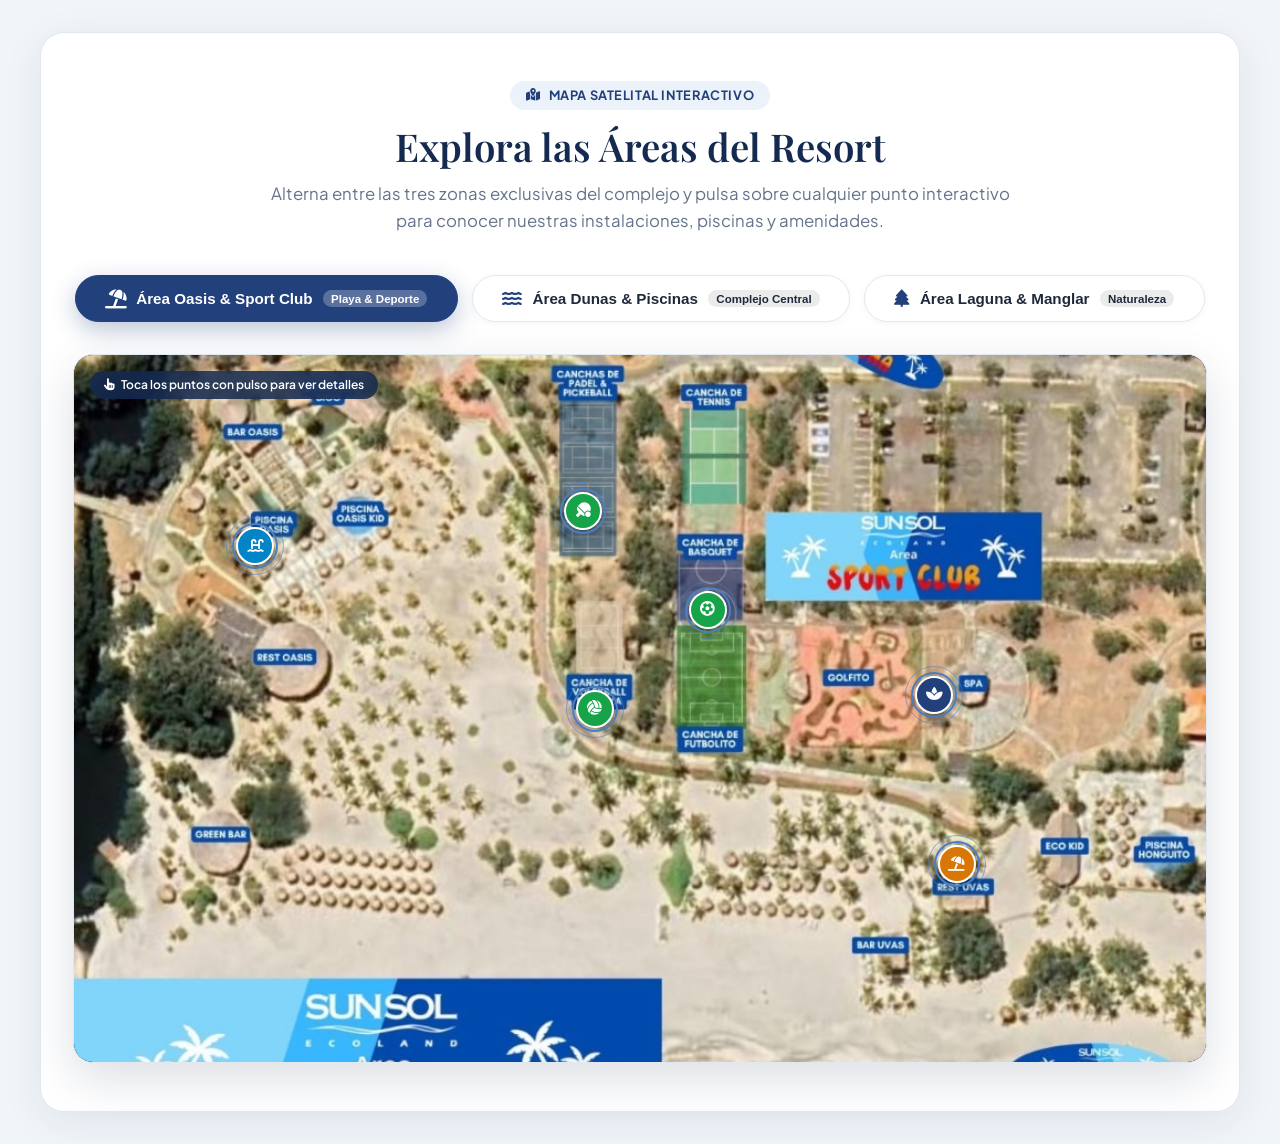
==== componente-mapa-interactivo.html @ dc690e7e "feat(mapa): componente interactivo de mapas por zonas para Sunsol Ecoland con marcadores de pulso y " ====
<!DOCTYPE html>
<html lang="es">
<head>
  <meta charset="UTF-8">
  <meta name="viewport" content="width=device-width, initial-scale=1.0">
  <title>Componente Modular - Mapa Interactivo de Resort por Zonas</title>
  
  <!-- FontAwesome Icons & Google Fonts -->
  <link rel="stylesheet" href="https://cdnjs.cloudflare.com/ajax/libs/font-awesome/6.4.0/css/all.min.css">
  <link href="https://fonts.googleapis.com/css2?family=Plus+Jakarta+Sans:wght@400;500;600;700;800&family=Playfair+Display:wght@500;600;700&display=swap" rel="stylesheet">

  <style>
    /* ==========================================================
       VARIABLES Y ESTILOS BASE DEL COMPONENTE
       ========================================================== */
    :root {
      --color-primary: #22417C;       /* Azul Royal Sunsol */
      --color-primary-dark: #152A50;  /* Azul Marino Profundo */
      --color-wave: #4A7EC2;          /* Cyan Wave */
      --color-wave-light: #EBF2FA;    /* Fondo suave */
      --color-accent-gold: #D4AF37;   /* Dorado lujo */
      --color-text-main: #1E293B;
      --color-text-muted: #64748B;
      --color-border: #E2E8F0;
      --font-sans: 'Plus Jakarta Sans', system-ui, -apple-system, sans-serif;
      --font-serif: 'Playfair Display', Georgia, serif;
      --radius-sm: 8px;
      --radius-full: 9999px;
      --transition-smooth: all 0.28s cubic-bezier(0.16, 1, 0.3, 1);
    }

    * {
      box-sizing: border-box;
      margin: 0;
      padding: 0;
    }

    body {
      font-family: var(--font-sans);
      background-color: #F1F5F9;
      color: var(--color-text-main);
      padding: 2rem 1rem;
    }

    /* Contenedor Principal */
    .resort-map-component {
      max-width: 1200px;
      margin: 0 auto;
      background: #FFFFFF;
      border-radius: 24px;
      padding: 3rem 2rem;
      box-shadow: 0 10px 40px rgba(21, 42, 80, 0.08);
      border: 1px solid var(--color-border);
    }

    .map-header {
      text-align: center;
      max-width: 760px;
      margin: 0 auto 2.5rem;
    }

    .map-badge-pill {
      display: inline-flex;
      align-items: center;
      gap: 0.5rem;
      background: var(--color-wave-light);
      color: var(--color-primary);
      padding: 0.4rem 1rem;
      border-radius: var(--radius-full);
      font-size: 0.8rem;
      font-weight: 700;
      text-transform: uppercase;
      letter-spacing: 0.6px;
      margin-bottom: 0.85rem;
    }

    .map-title {
      font-family: var(--font-serif);
      font-size: 2.4rem;
      color: var(--color-primary-dark);
      font-weight: 600;
      line-height: 1.2;
      margin-bottom: 0.75rem;
    }

    .map-desc {
      color: var(--color-text-muted);
      font-size: 1.05rem;
      line-height: 1.6;
    }

    /* Pestañas de Navegación de Áreas */
    .map-nav-tabs {
      display: flex;
      justify-content: center;
      align-items: center;
      gap: 0.85rem;
      margin-bottom: 2rem;
      flex-wrap: wrap;
    }

    .map-tab-item {
      display: inline-flex;
      align-items: center;
      gap: 0.65rem;
      padding: 0.85rem 1.85rem;
      border-radius: var(--radius-full);
      background: #FFFFFF;
      border: 1.5px solid var(--color-border);
      color: var(--color-text-main);
      font-weight: 700;
      font-size: 0.95rem;
      cursor: pointer;
      transition: var(--transition-smooth);
      box-shadow: 0 2px 8px rgba(0,0,0,0.04);
      outline: none;
    }

    .map-tab-item i {
      color: var(--color-primary);
      font-size: 1.1rem;
      transition: transform 0.2s ease;
    }

    .map-tab-item:hover {
      border-color: var(--color-primary);
      color: var(--color-primary);
      transform: translateY(-2px);
      box-shadow: 0 6px 16px rgba(34, 65, 124, 0.12);
    }

    .map-tab-item.active {
      background: var(--color-primary);
      border-color: var(--color-primary);
      color: #FFFFFF;
      box-shadow: 0 8px 24px rgba(34, 65, 124, 0.3);
    }

    .map-tab-item.active i {
      color: #FFFFFF;
      transform: scale(1.1);
    }

    .map-tab-tag {
      font-size: 0.72rem;
      padding: 0.15rem 0.5rem;
      border-radius: var(--radius-full);
      background: rgba(0, 0, 0, 0.08);
      font-weight: 600;
    }

    .map-tab-item.active .map-tab-tag {
      background: rgba(255, 255, 255, 0.25);
      color: #FFFFFF;
    }

    /* Visor / Lienzo del Mapa */
    .map-viewport {
      position: relative;
      width: 100%;
      border-radius: 20px;
      overflow: hidden;
      box-shadow: 0 16px 45px rgba(21, 42, 80, 0.15);
      border: 1px solid var(--color-border);
      background: #0E1A30;
    }

    .map-scene {
      display: none;
      position: relative;
      width: 100%;
      aspect-ratio: 16 / 10;
      overflow: hidden;
      animation: sceneFade 0.4s ease forwards;
    }

    .map-scene.active {
      display: block;
    }

    .map-scene-photo {
      width: 100%;
      height: 100%;
      object-fit: cover;
      display: block;
      user-select: none;
      pointer-events: none;
    }

    /* Puntos Interactivos (Hotspots) */
    .map-hotspot {
      position: absolute;
      transform: translate(-50%, -50%);
      z-index: 20;
      cursor: pointer;
      background: none;
      border: none;
      padding: 0;
      outline: none;
    }

    .hotspot-ring {
      width: 38px;
      height: 38px;
      border-radius: 50%;
      background: var(--color-primary);
      border: 2.5px solid #FFFFFF;
      color: #FFFFFF;
      display: flex;
      align-items: center;
      justify-content: center;
      font-size: 0.92rem;
      box-shadow: 0 4px 14px rgba(0, 0, 0, 0.4);
      position: relative;
      transition: var(--transition-smooth);
    }

    /* Efecto de Pulso Sutil */
    .hotspot-ring::before {
      content: '';
      position: absolute;
      inset: -6px;
      border-radius: 50%;
      border: 2px solid var(--color-wave);
      animation: pulseWave 2.2s infinite ease-out;
      pointer-events: none;
    }

    .hotspot-ring::after {
      content: '';
      position: absolute;
      inset: -12px;
      border-radius: 50%;
      border: 1.5px solid rgba(74, 126, 194, 0.55);
      animation: pulseWave 2.2s infinite ease-out 0.65s;
      pointer-events: none;
    }

    .map-hotspot:hover .hotspot-ring,
    .map-hotspot.active .hotspot-ring {
      transform: scale(1.22);
      background: var(--color-primary-dark);
      box-shadow: 0 6px 20px rgba(34, 65, 124, 0.5);
    }

    /* Variantes de color según categoría */
    .map-hotspot.cat-pool .hotspot-ring { background: #0284C7; }
    .map-hotspot.cat-food .hotspot-ring { background: #D97706; }
    .map-hotspot.cat-sport .hotspot-ring { background: #16A34A; }
    .map-hotspot.cat-room .hotspot-ring { background: var(--color-primary); }

    /* Tarjeta Flotante Informativa (Pop-up) */
    .map-popup-card {
      position: absolute;
      bottom: 2rem;
      left: 2rem;
      width: 360px;
      max-width: calc(100% - 4rem);
      background: rgba(255, 255, 255, 0.98);
      backdrop-filter: blur(14px);
      border-radius: 16px;
      box-shadow: 0 20px 45px rgba(0, 0, 0, 0.3);
      border: 1px solid rgba(255, 255, 255, 0.8);
      padding: 1.5rem;
      z-index: 50;
      display: none;
      animation: cardSlideUp 0.3s cubic-bezier(0.16, 1, 0.3, 1) forwards;
    }

    .map-popup-card.active {
      display: block;
    }

    .popup-top-bar {
      display: flex;
      justify-content: space-between;
      align-items: flex-start;
      margin-bottom: 0.6rem;
    }

    .popup-badge {
      display: inline-flex;
      align-items: center;
      gap: 0.35rem;
      font-size: 0.72rem;
      font-weight: 800;
      text-transform: uppercase;
      color: var(--color-primary);
      background: var(--color-wave-light);
      padding: 0.25rem 0.6rem;
      border-radius: 6px;
    }

    .popup-close {
      background: none;
      border: none;
      color: var(--color-text-muted);
      font-size: 1.35rem;
      cursor: pointer;
      line-height: 1;
      padding: 0.2rem;
      transition: color 0.2s ease;
    }

    .popup-close:hover {
      color: var(--color-primary-dark);
    }

    .popup-heading {
      font-family: var(--font-serif);
      font-size: 1.3rem;
      color: var(--color-primary-dark);
      margin-bottom: 0.5rem;
      line-height: 1.25;
    }

    .popup-text {
      font-size: 0.88rem;
      color: var(--color-text-main);
      line-height: 1.55;
      margin-bottom: 1.2rem;
    }

    .popup-action-btn {
      width: 100%;
      background: var(--color-primary);
      color: #FFFFFF;
      border: none;
      padding: 0.75rem 1rem;
      border-radius: var(--radius-sm);
      font-weight: 700;
      font-size: 0.88rem;
      cursor: pointer;
      display: flex;
      align-items: center;
      justify-content: center;
      gap: 0.5rem;
      transition: var(--transition-smooth);
    }

    .popup-action-btn:hover {
      background: var(--color-primary-dark);
      transform: translateY(-2px);
    }

    /* Pill de ayuda */
    .map-hint {
      position: absolute;
      top: 1rem;
      left: 1rem;
      background: rgba(21, 42, 80, 0.85);
      backdrop-filter: blur(8px);
      color: #FFFFFF;
      padding: 0.4rem 0.85rem;
      border-radius: var(--radius-full);
      font-size: 0.75rem;
      font-weight: 600;
      display: inline-flex;
      align-items: center;
      gap: 0.4rem;
      z-index: 15;
      pointer-events: none;
    }

    /* Animaciones */
    @keyframes sceneFade {
      from { opacity: 0; transform: scale(1.015); }
      to { opacity: 1; transform: scale(1); }
    }

    @keyframes cardSlideUp {
      from { opacity: 0; transform: translateY(16px); }
      to { opacity: 1; transform: translateY(0); }
    }

    @keyframes pulseWave {
      0% { transform: scale(0.9); opacity: 0.95; }
      100% { transform: scale(1.7); opacity: 0; }
    }

    /* Responsive */
    @media (max-width: 768px) {
      .resort-map-component {
        padding: 1.5rem 1rem;
        border-radius: 16px;
      }
      .map-title {
        font-size: 1.85rem;
      }
      .map-desc {
        font-size: 0.92rem;
      }
      .map-scene {
        aspect-ratio: 4 / 3;
      }
      .map-tab-item {
        padding: 0.65rem 1.15rem;
        font-size: 0.82rem;
      }
      .hotspot-ring {
        width: 32px;
        height: 32px;
        font-size: 0.78rem;
      }
      .map-popup-card {
        bottom: 0.75rem;
        left: 0.75rem;
        right: 0.75rem;
        width: auto;
        max-width: none;
        padding: 1.15rem;
      }
    }
  </style>
</head>
<body>

  <!-- =======================================================
       COMPONENTE MODULAR DEL MAPA
       ======================================================= -->
  <section class="resort-map-component" id="resortMapComponent">
    <div class="map-header">
      <div class="map-badge-pill">
        <i class="fas fa-map-marked-alt"></i> Mapa Satelital Interactivo
      </div>
      <h2 class="map-title">Explora las Áreas del Resort</h2>
      <p class="map-desc">
        Alterna entre las tres zonas exclusivas del complejo y pulsa sobre cualquier punto interactivo para conocer nuestras instalaciones, piscinas y amenidades.
      </p>
    </div>

    <!-- Menú Superior de Áreas (Tabs) -->
    <nav class="map-nav-tabs" role="tablist">
      <button class="map-tab-item active" data-target="oasis" role="tab" aria-selected="true">
        <i class="fas fa-umbrella-beach"></i>
        <span>Área Oasis &amp; Sport Club</span>
        <span class="map-tab-tag">Playa &amp; Deporte</span>
      </button>

      <button class="map-tab-item" data-target="dunas" role="tab" aria-selected="false">
        <i class="fas fa-water"></i>
        <span>Área Dunas &amp; Piscinas</span>
        <span class="map-tab-tag">Complejo Central</span>
      </button>

      <button class="map-tab-item" data-target="laguna" role="tab" aria-selected="false">
        <i class="fas fa-tree"></i>
        <span>Área Laguna &amp; Manglar</span>
        <span class="map-tab-tag">Naturaleza</span>
      </button>
    </nav>

    <!-- Visor de Mapas y Puntos Interactivos -->
    <div class="map-viewport">
      <div class="map-hint">
        <i class="fas fa-hand-pointer"></i> Toca los puntos con pulso para ver detalles
      </div>

      <!-- VISTA 1: ÁREA OASIS & SPORT CLUB -->
      <div class="map-scene active" data-area="oasis" id="scene-oasis">
        <img src="assets/images/map-ecoland-oasis.jpg" alt="Mapa Área Oasis" class="map-scene-photo">

        <!-- Hotspot: Pádel Club -->
        <button class="map-hotspot cat-sport" style="top: 22%; left: 45%;" 
                data-title="Sunsol Pádel Club &amp; Pickleball"
                data-category="Deportes de Raqueta"
                data-icon="fa-table-tennis"
                data-desc="Canchas panorámicas de cristal iluminadas para pádel y pickleball con estándar reglamentario e instructores disponibles.">
          <div class="hotspot-ring"><i class="fas fa-table-tennis"></i></div>
        </button>

        <!-- Hotspot: Polideportivo -->
        <button class="map-hotspot cat-sport" style="top: 36%; left: 56%;" 
                data-title="Canchas de Tenis, Básquet &amp; Futbolito"
                data-category="Área Deportiva"
                data-icon="fa-futbol"
                data-desc="Complejo multideportivo completo con cancha de tenis, tableros de básquetbol y fútbol sala con césped sintético.">
          <div class="hotspot-ring"><i class="fas fa-futbol"></i></div>
        </button>

        <!-- Hotspot: Piscina Oasis -->
        <button class="map-hotspot cat-pool" style="top: 27%; left: 16%;" 
                data-title="Piscina Oasis &amp; Bar Oasis"
                data-category="Piscinas &amp; Relax"
                data-icon="fa-swimming-pool"
                data-desc="Oasis tropical rodeado de palmeras, solárium con tumbonas y bar de coctelería caribeña ilimitada Todo Incluido.">
          <div class="hotspot-ring"><i class="fas fa-swimming-pool"></i></div>
        </button>

        <!-- Hotspot: The Essential Spa -->
        <button class="map-hotspot cat-room" style="top: 48%; left: 76%;" 
                data-title="The Essential Spa &amp; Golfito Familiar"
                data-category="Bienestar &amp; Ocio"
                data-icon="fa-spa"
                data-desc="Circuito de minigolf para adultos y niños junto al centro de bienestar y masajes The Essential Spa.">
          <div class="hotspot-ring"><i class="fas fa-spa"></i></div>
        </button>

        <!-- Hotspot: Restaurante Las Uvas -->
        <button class="map-hotspot cat-food" style="top: 72%; left: 78%;" 
                data-title="Restaurante &amp; Bar Las Uvas"
                data-category="Club de Playa"
                data-icon="fa-umbrella-beach"
                data-desc="Ubicado sobre la misma arena de Playa Puerto Cruz. Disfruta de aperitivos, bebidas heladas y la brisa marina.">
          <div class="hotspot-ring"><i class="fas fa-umbrella-beach"></i></div>
        </button>

        <!-- Hotspot: Voleibol de Playa -->
        <button class="map-hotspot cat-sport" style="top: 50%; left: 46%;" 
                data-title="Cancha de Voleibol de Playa"
                data-category="Deportes de Playa"
                data-icon="fa-volleyball-ball"
                data-desc="Cancha sobre arena para partidos amistosos, torneos de animación y diversión bajo el sol de Margarita.">
          <div class="hotspot-ring"><i class="fas fa-volleyball-ball"></i></div>
        </button>
      </div>

      <!-- VISTA 2: ÁREA DUNAS & PISCINAS -->
      <div class="map-scene" data-area="dunas" id="scene-dunas">
        <img src="assets/images/map-ecoland-dunas.jpg" alt="Mapa Área Dunas" class="map-scene-photo">

        <!-- Hotspot: Lobby Dunas -->
        <button class="map-hotspot cat-room" style="top: 58%; left: 42%;" 
                data-title="Lobby Dunas &amp; Sport Bar"
                data-category="Recepción &amp; Bar"
                data-icon="fa-cocktail"
                data-desc="Lobby central del resort con recepción 24 horas, Sport Bar con pantallas gigantes y zona de juegos interactivos.">
          <div class="hotspot-ring"><i class="fas fa-cocktail"></i></div>
        </button>

        <!-- Hotspot: Piscina Eco Espejo -->
        <button class="map-hotspot cat-pool" style="top: 76%; left: 22%;" 
                data-title="Piscina Eco Espejo &amp; Bar Olímpica"
                data-category="Piscinas &amp; Bares"
                data-icon="fa-swimming-pool"
                data-desc="La piscina más animada del complejo con música en vivo, hidromasaje, bar acuático y actividades del equipo de animación.">
          <div class="hotspot-ring"><i class="fas fa-swimming-pool"></i></div>
        </button>

        <!-- Hotspot: Piscina Honguito -->
        <button class="map-hotspot cat-pool" style="top: 79%; left: 9%;" 
                data-title="Piscina Honguito (Kids Pool)"
                data-category="Área Infantil"
                data-icon="fa-child"
                data-desc="Piscina de baja profundidad con hongos de agua y juegos aspersores para el disfrute seguro de los más pequeños.">
          <div class="hotspot-ring"><i class="fas fa-child"></i></div>
        </button>

        <!-- Hotspot: Restaurante Cachama -->
        <button class="map-hotspot cat-food" style="top: 75%; left: 56%;" 
                data-title="Restaurante Buffet Cachama"
                data-category="Gastronomía Buffet"
                data-icon="fa-utensils"
                data-desc="Restaurante buffet principal con estaciones de show cooking, pastas, pescados frescos del Caribe y postres artesanales.">
          <div class="hotspot-ring"><i class="fas fa-utensils"></i></div>
        </button>

        <!-- Hotspot: Teatro & Cinema -->
        <button class="map-hotspot cat-room" style="top: 68%; left: 30%;" 
                data-title="Gran Salón, Teatro &amp; Cinema"
                data-category="Entretenimiento"
                data-icon="fa-theater-masks"
                data-desc="Escenario de los famosos shows nocturnos temáticos de Sunsol, sala de cine familiar climatizada y salones para eventos.">
          <div class="hotspot-ring"><i class="fas fa-theater-masks"></i></div>
        </button>

        <!-- Hotspot: Villas D01 a D33 -->
        <button class="map-hotspot cat-room" style="top: 30%; left: 45%;" 
                data-title="Villas Dunas D01 a D33"
                data-category="Alojamiento &amp; Suites"
                data-icon="fa-hotel"
                data-desc="Complejo de habitaciones rodeadas de jardines tropicales con arquitectura rústica caribeña y todo el confort moderno.">
          <div class="hotspot-ring"><i class="fas fa-hotel"></i></div>
        </button>
      </div>

      <!-- VISTA 3: ÁREA LAGUNA & MANGLAR -->
      <div class="map-scene" data-area="laguna" id="scene-laguna">
        <img src="assets/images/map-ecoland-laguna.jpg" alt="Mapa Área Laguna" class="map-scene-photo">

        <!-- Hotspot: Manglar -->
        <button class="map-hotspot cat-pool" style="top: 65%; left: 35%;" 
                data-title="Manglar Sunsol &amp; Laguna Natural"
                data-category="Naturaleza &amp; Ecoturismo"
                data-icon="fa-tree"
                data-desc="Laguna natural navegable de agua dulce rodeada de manglares autóctonos, hogar de garzas y fauna silvestre de Margarita.">
          <div class="hotspot-ring"><i class="fas fa-tree"></i></div>
        </button>

        <!-- Hotspot: Piscina Laguna -->
        <button class="map-hotspot cat-pool" style="top: 41%; left: 31%;" 
                data-title="Piscina Laguna &amp; Bar Mojado"
                data-category="Piscinas &amp; Bares"
                data-icon="fa-swimming-pool"
                data-desc="Piscina tranquila con vista a la laguna, barra de coctelería sumergida y solárium de descanso familiar.">
          <div class="hotspot-ring"><i class="fas fa-swimming-pool"></i></div>
        </button>

        <!-- Hotspot: Restaurante Tilapia -->
        <button class="map-hotspot cat-food" style="top: 39%; left: 16%;" 
                data-title="Restaurante Tilapia"
                data-category="Gastronomía Caribeña"
                data-icon="fa-utensils"
                data-desc="Especialidades marinas, aperitivos ligeros y opciones a la carta en un ambiente íntimo junto a la naturaleza.">
          <div class="hotspot-ring"><i class="fas fa-utensils"></i></div>
        </button>

        <!-- Hotspot: Botes de Pedal -->
        <button class="map-hotspot cat-sport" style="top: 76%; left: 49%;" 
                data-title="Botes de Pedal &amp; Embarcadero Shabono"
                data-category="Aventura Náutica"
                data-icon="fa-ship"
                data-desc="Punto de partida de los botes de pedal para pasear libremente por la laguna ecológica (incluido en tu estadía).">
          <div class="hotspot-ring"><i class="fas fa-ship"></i></div>
        </button>

        <!-- Hotspot: Torres Laguna L01 a L05 -->
        <button class="map-hotspot cat-room" style="top: 32%; left: 44%;" 
                data-title="Torres Laguna L01 a L05"
                data-category="Hospedaje Familiar"
                data-icon="fa-hotel"
                data-desc="Habitaciones amplias con terrazas privadas hacia el lago y fácil acceso a las piscinas y restaurantes del sector Laguna.">
          <div class="hotspot-ring"><i class="fas fa-hotel"></i></div>
        </button>

        <!-- Hotspot: Entrada Principal -->
        <button class="map-hotspot cat-room" style="top: 59%; left: 81%;" 
                data-title="Entrada Principal &amp; Acceso"
                data-category="Servicios al Huésped"
                data-icon="fa-concierge-bell"
                data-desc="Pórtico de seguridad, control de huéspedes, parada de shuttles internos y estacionamiento vigilado 24 horas.">
          <div class="hotspot-ring"><i class="fas fa-concierge-bell"></i></div>
        </button>
      </div>

      <!-- Tarjeta Pop-up Flotante -->
      <aside class="map-popup-card" id="standalonePopup" aria-live="polite">
        <div class="popup-top-bar">
          <span class="popup-badge" id="popupCat"><i class="fas fa-map-marker-alt"></i> Amenidad</span>
          <button class="popup-close" id="popupCloseBtn" aria-label="Cerrar">&times;</button>
        </div>
        <h3 class="popup-heading" id="popupTitle">Punto de Interés</h3>
        <p class="popup-text" id="popupDesc">Haz clic en los puntos interactivos para explorar.</p>
        <button class="popup-action-btn" onclick="alert('¡Acción de Cotización ejecutada!')">
          <i class="fas fa-calendar-check"></i> Consultar Disponibilidad
        </button>
      </aside>
    </div>
  </section>

  <!-- =======================================================
       JAVASCRIPT MODULAR Y REACTIVO
       ======================================================= -->
  <script>
    (function() {
      const tabs = document.querySelectorAll(".map-tab-item");
      const scenes = document.querySelectorAll(".map-scene");
      const popup = document.getElementById("standalonePopup");
      const closeBtn = document.getElementById("popupCloseBtn");

      // 1. Alternancia de Áreas
      tabs.forEach(tab => {
        tab.addEventListener("click", () => {
          const target = tab.getAttribute("data-target");

          tabs.forEach(t => {
            t.classList.remove("active");
            t.setAttribute("aria-selected", "false");
          });
          tab.classList.add("active");
          tab.setAttribute("aria-selected", "true");

          scenes.forEach(scene => {
            if (scene.getAttribute("data-area") === target) {
              scene.classList.add("active");
            } else {
              scene.classList.remove("active");
            }
          });

          // Cerrar popup al cambiar de vista
          if (popup) popup.classList.remove("active");
          document.querySelectorAll(".map-hotspot").forEach(h => h.classList.remove("active"));
        });
      });

      // 2. Clic en Hotspots (Puntos con Pulso)
      document.querySelectorAll(".map-hotspot").forEach(hotspot => {
        hotspot.addEventListener("click", (e) => {
          e.stopPropagation();

          const title = hotspot.getAttribute("data-title") || "Punto de Interés";
          const desc = hotspot.getAttribute("data-desc") || "";
          const category = hotspot.getAttribute("data-category") || "Instalación";
          const icon = hotspot.getAttribute("data-icon") || "fa-map-pin";

          document.querySelectorAll(".map-hotspot").forEach(h => h.classList.remove("active"));
          hotspot.classList.add("active");

          if (popup) {
            document.getElementById("popupCat").innerHTML = `<i class="fas ${icon}"></i> ${category}`;
            document.getElementById("popupTitle").textContent = title;
            document.getElementById("popupDesc").textContent = desc;
            popup.classList.add("active");
          }
        });
      });

      // 3. Botón Cerrar
      if (closeBtn && popup) {
        closeBtn.addEventListener("click", (e) => {
          e.stopPropagation();
          popup.classList.remove("active");
          document.querySelectorAll(".map-hotspot").forEach(h => h.classList.remove("active"));
        });
      }

      // 4. Clic fuera del mapa cierra el popup
      document.addEventListener("click", (e) => {
        if (popup && !popup.contains(e.target) && !e.target.closest(".map-hotspot")) {
          popup.classList.remove("active");
          document.querySelectorAll(".map-hotspot").forEach(h => h.classList.remove("active"));
        }
      });
    })();
  </script>
</body>
</html>
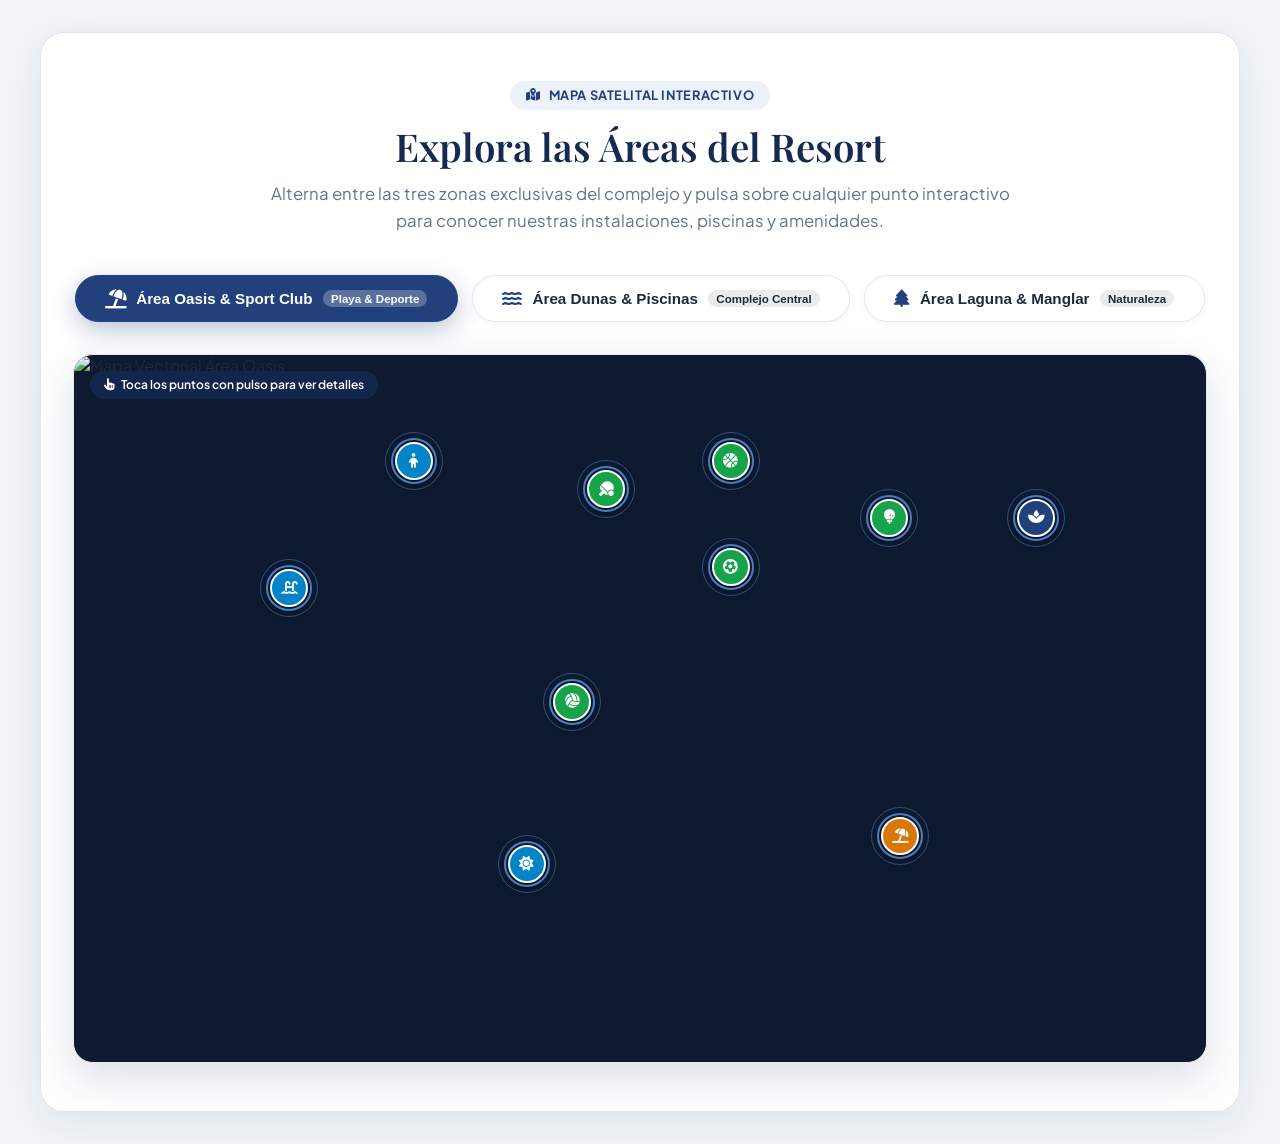
==== commit 04333eec: "feat(mapa): rediseñar planos arquitectonicos vectoriales SVG desde cero para Sunsol Ecoland (Oasis, " ====
--- a/componente-mapa-interactivo.html
+++ b/componente-mapa-interactivo.html
@@ -458,28 +458,37 @@
 
       <!-- VISTA 1: ÁREA OASIS & SPORT CLUB -->
       <div class="map-scene active" data-area="oasis" id="scene-oasis">
-        <img src="assets/images/map-ecoland-oasis.jpg" alt="Mapa Área Oasis" class="map-scene-photo">
+        <img src="assets/images/map-resort-oasis.svg" alt="Mapa Vectorial Área Oasis" class="map-scene-photo">
 
         <!-- Hotspot: Pádel Club -->
-        <button class="map-hotspot cat-sport" style="top: 22%; left: 45%;" 
-                data-title="Sunsol Pádel Club &amp; Pickleball"
+        <button class="map-hotspot cat-sport" style="top: 19%; left: 47%;" 
+                data-title="Sunsol Pádel Club &amp; Raquetas"
                 data-category="Deportes de Raqueta"
                 data-icon="fa-table-tennis"
-                data-desc="Canchas panorámicas de cristal iluminadas para pádel y pickleball con estándar reglamentario e instructores disponibles.">
+                data-desc="Canchas panorámicas de cristal iluminadas para pádel con estándar reglamentario e instructores disponibles.">
           <div class="hotspot-ring"><i class="fas fa-table-tennis"></i></div>
         </button>
 
-        <!-- Hotspot: Polideportivo -->
-        <button class="map-hotspot cat-sport" style="top: 36%; left: 56%;" 
-                data-title="Canchas de Tenis, Básquet &amp; Futbolito"
+        <!-- Hotspot: Básquetbol -->
+        <button class="map-hotspot cat-sport" style="top: 15%; left: 58%;" 
+                data-title="Cancha de Básquetbol"
+                data-category="Área Deportiva"
+                data-icon="fa-basketball-ball"
+                data-desc="Cancha reglamentaria de baloncesto con piso amortiguado e iluminación nocturna.">
+          <div class="hotspot-ring"><i class="fas fa-basketball-ball"></i></div>
+        </button>
+
+        <!-- Hotspot: Polideportivo Futbolito & Tenis -->
+        <button class="map-hotspot cat-sport" style="top: 30%; left: 58%;" 
+                data-title="Cancha de Tenis &amp; Futbolito"
                 data-category="Área Deportiva"
                 data-icon="fa-futbol"
-                data-desc="Complejo multideportivo completo con cancha de tenis, tableros de básquetbol y fútbol sala con césped sintético.">
+                data-desc="Cancha multideportiva para fútbol sala con césped sintético y tenis reglamentario.">
           <div class="hotspot-ring"><i class="fas fa-futbol"></i></div>
         </button>
 
-        <!-- Hotspot: Piscina Oasis -->
-        <button class="map-hotspot cat-pool" style="top: 27%; left: 16%;" 
+        <!-- Hotspot: Piscina Principal Oasis -->
+        <button class="map-hotspot cat-pool" style="top: 33%; left: 19%;" 
                 data-title="Piscina Oasis &amp; Bar Oasis"
                 data-category="Piscinas &amp; Relax"
                 data-icon="fa-swimming-pool"
@@ -487,40 +496,67 @@
           <div class="hotspot-ring"><i class="fas fa-swimming-pool"></i></div>
         </button>
 
+        <!-- Hotspot: Piscina Oasis Kids (Honguito) -->
+        <button class="map-hotspot cat-pool" style="top: 15%; left: 30%;" 
+                data-title="Piscina Infantil Oasis Kids"
+                data-category="Área Infantil"
+                data-icon="fa-child"
+                data-desc="Piscina de baja profundidad con hongo aspersor de agua para el disfrute seguro de los niños.">
+          <div class="hotspot-ring"><i class="fas fa-child"></i></div>
+        </button>
+
         <!-- Hotspot: The Essential Spa -->
-        <button class="map-hotspot cat-room" style="top: 48%; left: 76%;" 
-                data-title="The Essential Spa &amp; Golfito Familiar"
-                data-category="Bienestar &amp; Ocio"
+        <button class="map-hotspot cat-room" style="top: 23%; left: 85%;" 
+                data-title="The Essential Spa &amp; Hidroterapia"
+                data-category="Bienestar &amp; Relax"
                 data-icon="fa-spa"
-                data-desc="Circuito de minigolf para adultos y niños junto al centro de bienestar y masajes The Essential Spa.">
+                data-desc="Santuario de masajes corporales, sauna, jacuzzi termal y tratamientos relajantes con esencias caribeñas.">
           <div class="hotspot-ring"><i class="fas fa-spa"></i></div>
         </button>
 
-        <!-- Hotspot: Restaurante Las Uvas -->
-        <button class="map-hotspot cat-food" style="top: 72%; left: 78%;" 
-                data-title="Restaurante &amp; Bar Las Uvas"
-                data-category="Club de Playa"
-                data-icon="fa-umbrella-beach"
-                data-desc="Ubicado sobre la misma arena de Playa Puerto Cruz. Disfruta de aperitivos, bebidas heladas y la brisa marina.">
-          <div class="hotspot-ring"><i class="fas fa-umbrella-beach"></i></div>
+        <!-- Hotspot: Golfito Familiar -->
+        <button class="map-hotspot cat-sport" style="top: 23%; left: 72%;" 
+                data-title="Circuito de Minigolf / Golfito"
+                data-category="Diversión Familiar"
+                data-icon="fa-golf-ball"
+                data-desc="Circuito de 9 hoyos sobre césped con puentes y trampas de arena para toda la familia.">
+          <div class="hotspot-ring"><i class="fas fa-golf-ball"></i></div>
         </button>
 
         <!-- Hotspot: Voleibol de Playa -->
-        <button class="map-hotspot cat-sport" style="top: 50%; left: 46%;" 
+        <button class="map-hotspot cat-sport" style="top: 49%; left: 44%;" 
                 data-title="Cancha de Voleibol de Playa"
                 data-category="Deportes de Playa"
                 data-icon="fa-volleyball-ball"
                 data-desc="Cancha sobre arena para partidos amistosos, torneos de animación y diversión bajo el sol de Margarita.">
           <div class="hotspot-ring"><i class="fas fa-volleyball-ball"></i></div>
         </button>
+
+        <!-- Hotspot: Restaurante Las Uvas -->
+        <button class="map-hotspot cat-food" style="top: 68%; left: 73%;" 
+                data-title="Restaurante &amp; Bar Las Uvas"
+                data-category="Club de Playa"
+                data-icon="fa-umbrella-beach"
+                data-desc="Ubicado sobre la arena de Playa Puerto Cruz. Disfruta de aperitivos, coctelería helada y la brisa marina.">
+          <div class="hotspot-ring"><i class="fas fa-umbrella-beach"></i></div>
+        </button>
+
+        <!-- Hotspot: Playa Puerto Cruz -->
+        <button class="map-hotspot cat-pool" style="top: 72%; left: 40%;" 
+                data-title="Playa Puerto Cruz &amp; Camastros"
+                data-category="Zona de Playa"
+                data-icon="fa-sun"
+                data-desc="Extensa playa de aguas turquesas equipada con toldos de palma natural y camastros exclusivos para huéspedes.">
+          <div class="hotspot-ring"><i class="fas fa-sun"></i></div>
+        </button>
       </div>
 
       <!-- VISTA 2: ÁREA DUNAS & PISCINAS -->
       <div class="map-scene" data-area="dunas" id="scene-dunas">
-        <img src="assets/images/map-ecoland-dunas.jpg" alt="Mapa Área Dunas" class="map-scene-photo">
+        <img src="assets/images/map-resort-dunas.svg" alt="Mapa Vectorial Área Dunas" class="map-scene-photo">
 
         <!-- Hotspot: Lobby Dunas -->
-        <button class="map-hotspot cat-room" style="top: 58%; left: 42%;" 
+        <button class="map-hotspot cat-room" style="top: 40%; left: 50%;" 
                 data-title="Lobby Dunas &amp; Sport Bar"
                 data-category="Recepción &amp; Bar"
                 data-icon="fa-cocktail"
@@ -529,7 +565,7 @@
         </button>
 
         <!-- Hotspot: Piscina Eco Espejo -->
-        <button class="map-hotspot cat-pool" style="top: 76%; left: 22%;" 
+        <button class="map-hotspot cat-pool" style="top: 75%; left: 45%;" 
                 data-title="Piscina Eco Espejo &amp; Bar Olímpica"
                 data-category="Piscinas &amp; Bares"
                 data-icon="fa-swimming-pool"
@@ -538,7 +574,7 @@
         </button>
 
         <!-- Hotspot: Piscina Honguito -->
-        <button class="map-hotspot cat-pool" style="top: 79%; left: 9%;" 
+        <button class="map-hotspot cat-pool" style="top: 75%; left: 10%;" 
                 data-title="Piscina Honguito (Kids Pool)"
                 data-category="Área Infantil"
                 data-icon="fa-child"
@@ -547,7 +583,7 @@
         </button>
 
         <!-- Hotspot: Restaurante Cachama -->
-        <button class="map-hotspot cat-food" style="top: 75%; left: 56%;" 
+        <button class="map-hotspot cat-food" style="top: 47%; left: 67%;" 
                 data-title="Restaurante Buffet Cachama"
                 data-category="Gastronomía Buffet"
                 data-icon="fa-utensils"
@@ -556,7 +592,7 @@
         </button>
 
         <!-- Hotspot: Teatro & Cinema -->
-        <button class="map-hotspot cat-room" style="top: 68%; left: 30%;" 
+        <button class="map-hotspot cat-room" style="top: 47%; left: 34%;" 
                 data-title="Gran Salón, Teatro &amp; Cinema"
                 data-category="Entretenimiento"
                 data-icon="fa-theater-masks"
@@ -564,72 +600,81 @@
           <div class="hotspot-ring"><i class="fas fa-theater-masks"></i></div>
         </button>
 
-        <!-- Hotspot: Villas D01 a D33 -->
-        <button class="map-hotspot cat-room" style="top: 30%; left: 45%;" 
-                data-title="Villas Dunas D01 a D33"
+        <!-- Hotspot: Villas D01 a D16 -->
+        <button class="map-hotspot cat-room" style="top: 20%; left: 28%;" 
+                data-title="Villas Dunas D01 a D16"
                 data-category="Alojamiento &amp; Suites"
                 data-icon="fa-hotel"
                 data-desc="Complejo de habitaciones rodeadas de jardines tropicales con arquitectura rústica caribeña y todo el confort moderno.">
           <div class="hotspot-ring"><i class="fas fa-hotel"></i></div>
         </button>
+
+        <!-- Hotspot: Villas D17 a D33 -->
+        <button class="map-hotspot cat-room" style="top: 20%; left: 68%;" 
+                data-title="Villas Dunas D17 a D33"
+                data-category="Alojamiento &amp; Suites"
+                data-icon="fa-hotel"
+                data-desc="Suites familiares y habitaciones estándar este con vista a jardines interiores y cercanía al restaurante buffet.">
+          <div class="hotspot-ring"><i class="fas fa-hotel"></i></div>
+        </button>
       </div>
 
       <!-- VISTA 3: ÁREA LAGUNA & MANGLAR -->
       <div class="map-scene" data-area="laguna" id="scene-laguna">
-        <img src="assets/images/map-ecoland-laguna.jpg" alt="Mapa Área Laguna" class="map-scene-photo">
-
-        <!-- Hotspot: Manglar -->
-        <button class="map-hotspot cat-pool" style="top: 65%; left: 35%;" 
+        <img src="assets/images/map-resort-laguna.svg" alt="Mapa Vectorial Área Laguna" class="map-scene-photo">
+
+        <!-- Hotspot: Muelle Kayaks -->
+        <button class="map-hotspot cat-sport" style="top: 29%; left: 48%;" 
+                data-title="Muelle de Kayaks &amp; Botes de Remo"
+                data-category="Aventura Náutica"
+                data-icon="fa-ship"
+                data-desc="Punto de partida de kayaks y botes ecológicos a pedal para navegar por la laguna (incluido en el plan).">
+          <div class="hotspot-ring"><i class="fas fa-ship"></i></div>
+        </button>
+
+        <!-- Hotspot: Manglar & Laguna -->
+        <button class="map-hotspot cat-pool" style="top: 49%; left: 50%;" 
                 data-title="Manglar Sunsol &amp; Laguna Natural"
                 data-category="Naturaleza &amp; Ecoturismo"
                 data-icon="fa-tree"
-                data-desc="Laguna natural navegable de agua dulce rodeada de manglares autóctonos, hogar de garzas y fauna silvestre de Margarita.">
+                data-desc="Laguna natural navegable rodeada de manglares autóctonos, hogar de garzas reales y fauna protegida de Margarita.">
           <div class="hotspot-ring"><i class="fas fa-tree"></i></div>
         </button>
 
+        <!-- Hotspot: Restaurante Laguna Grill -->
+        <button class="map-hotspot cat-food" style="top: 82%; left: 37%;" 
+                data-title="Restaurante Laguna Grill"
+                data-category="Gastronomía &amp; Parrilla"
+                data-icon="fa-utensils"
+                data-desc="Churuata sobre el agua con cortes a la brasa, pescados caribeños y vista panorámica a la laguna.">
+          <div class="hotspot-ring"><i class="fas fa-utensils"></i></div>
+        </button>
+
         <!-- Hotspot: Piscina Laguna -->
-        <button class="map-hotspot cat-pool" style="top: 41%; left: 31%;" 
-                data-title="Piscina Laguna &amp; Bar Mojado"
+        <button class="map-hotspot cat-pool" style="top: 68%; left: 15%;" 
+                data-title="Piscina Laguna &amp; Solárium"
                 data-category="Piscinas &amp; Bares"
                 data-icon="fa-swimming-pool"
-                data-desc="Piscina tranquila con vista a la laguna, barra de coctelería sumergida y solárium de descanso familiar.">
+                data-desc="Piscina tranquila con solárium de descanso, barra de coctelería y vista panorámica a la vegetación.">
           <div class="hotspot-ring"><i class="fas fa-swimming-pool"></i></div>
         </button>
 
-        <!-- Hotspot: Restaurante Tilapia -->
-        <button class="map-hotspot cat-food" style="top: 39%; left: 16%;" 
-                data-title="Restaurante Tilapia"
-                data-category="Gastronomía Caribeña"
-                data-icon="fa-utensils"
-                data-desc="Especialidades marinas, aperitivos ligeros y opciones a la carta en un ambiente íntimo junto a la naturaleza.">
-          <div class="hotspot-ring"><i class="fas fa-utensils"></i></div>
-        </button>
-
-        <!-- Hotspot: Botes de Pedal -->
-        <button class="map-hotspot cat-sport" style="top: 76%; left: 49%;" 
-                data-title="Botes de Pedal &amp; Embarcadero Shabono"
-                data-category="Aventura Náutica"
-                data-icon="fa-ship"
-                data-desc="Punto de partida de los botes de pedal para pasear libremente por la laguna ecológica (incluido en tu estadía).">
-          <div class="hotspot-ring"><i class="fas fa-ship"></i></div>
-        </button>
-
-        <!-- Hotspot: Torres Laguna L01 a L05 -->
-        <button class="map-hotspot cat-room" style="top: 32%; left: 44%;" 
-                data-title="Torres Laguna L01 a L05"
-                data-category="Hospedaje Familiar"
+        <!-- Hotspot: Mirador del Atardecer -->
+        <button class="map-hotspot cat-room" style="top: 35%; left: 92%;" 
+                data-title="Mirador del Atardecer"
+                data-category="Puntos Panorámicos"
+                data-icon="fa-binoculars"
+                data-desc="Torre mirador elevada ideal para avistamiento de aves al amanecer y espectaculares puestas de sol caribeñas.">
+          <div class="hotspot-ring"><i class="fas fa-binoculars"></i></div>
+        </button>
+
+        <!-- Hotspot: Suites Laguna -->
+        <button class="map-hotspot cat-room" style="top: 14%; left: 26%;" 
+                data-title="Suites Laguna Vista Lago"
+                data-category="Alojamiento Premium"
                 data-icon="fa-hotel"
-                data-desc="Habitaciones amplias con terrazas privadas hacia el lago y fácil acceso a las piscinas y restaurantes del sector Laguna.">
+                data-desc="Habitaciones con balcones privados con vista directa a la laguna y senderos rodeados de jardines.">
           <div class="hotspot-ring"><i class="fas fa-hotel"></i></div>
-        </button>
-
-        <!-- Hotspot: Entrada Principal -->
-        <button class="map-hotspot cat-room" style="top: 59%; left: 81%;" 
-                data-title="Entrada Principal &amp; Acceso"
-                data-category="Servicios al Huésped"
-                data-icon="fa-concierge-bell"
-                data-desc="Pórtico de seguridad, control de huéspedes, parada de shuttles internos y estacionamiento vigilado 24 horas.">
-          <div class="hotspot-ring"><i class="fas fa-concierge-bell"></i></div>
         </button>
       </div>
 
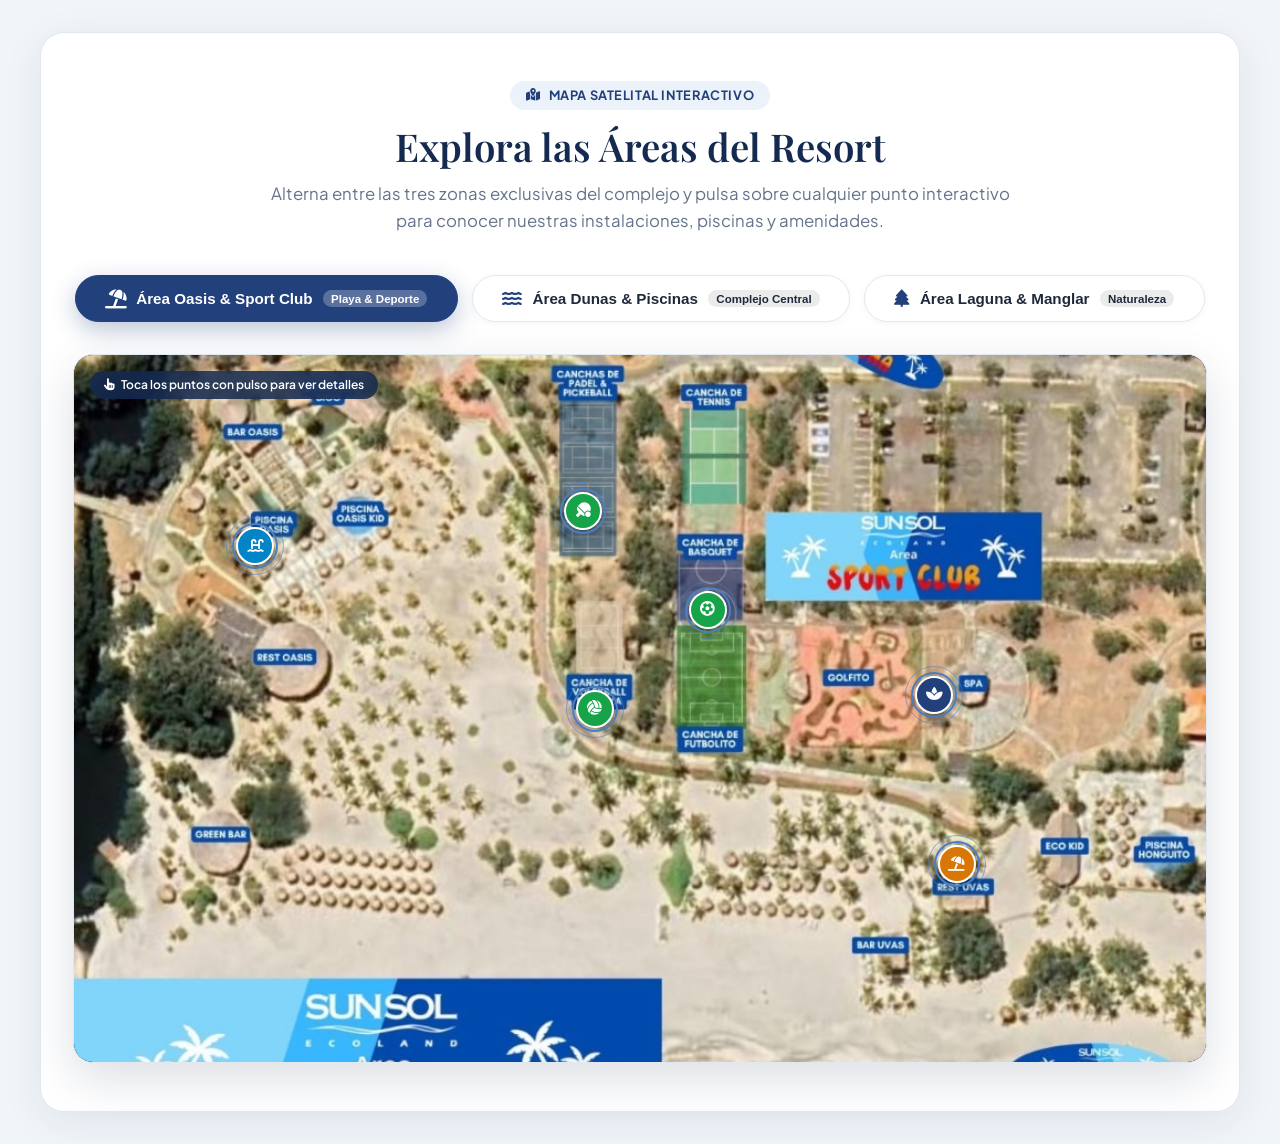
==== commit dac866ed: "fix(banner): ajustar relacion de aspecto exacta 1024x281 y separar buscador para ver el banner compl" ====
--- a/componente-mapa-interactivo.html
+++ b/componente-mapa-interactivo.html
@@ -458,37 +458,28 @@
 
       <!-- VISTA 1: ÁREA OASIS & SPORT CLUB -->
       <div class="map-scene active" data-area="oasis" id="scene-oasis">
-        <img src="assets/images/map-resort-oasis.svg" alt="Mapa Vectorial Área Oasis" class="map-scene-photo">
+        <img src="assets/images/map-ecoland-oasis.jpg" alt="Mapa Área Oasis" class="map-scene-photo">
 
         <!-- Hotspot: Pádel Club -->
-        <button class="map-hotspot cat-sport" style="top: 19%; left: 47%;" 
-                data-title="Sunsol Pádel Club &amp; Raquetas"
+        <button class="map-hotspot cat-sport" style="top: 22%; left: 45%;" 
+                data-title="Sunsol Pádel Club &amp; Pickleball"
                 data-category="Deportes de Raqueta"
                 data-icon="fa-table-tennis"
-                data-desc="Canchas panorámicas de cristal iluminadas para pádel con estándar reglamentario e instructores disponibles.">
+                data-desc="Canchas panorámicas de cristal iluminadas para pádel y pickleball con estándar reglamentario e instructores disponibles.">
           <div class="hotspot-ring"><i class="fas fa-table-tennis"></i></div>
         </button>
 
-        <!-- Hotspot: Básquetbol -->
-        <button class="map-hotspot cat-sport" style="top: 15%; left: 58%;" 
-                data-title="Cancha de Básquetbol"
-                data-category="Área Deportiva"
-                data-icon="fa-basketball-ball"
-                data-desc="Cancha reglamentaria de baloncesto con piso amortiguado e iluminación nocturna.">
-          <div class="hotspot-ring"><i class="fas fa-basketball-ball"></i></div>
-        </button>
-
-        <!-- Hotspot: Polideportivo Futbolito & Tenis -->
-        <button class="map-hotspot cat-sport" style="top: 30%; left: 58%;" 
-                data-title="Cancha de Tenis &amp; Futbolito"
+        <!-- Hotspot: Polideportivo -->
+        <button class="map-hotspot cat-sport" style="top: 36%; left: 56%;" 
+                data-title="Canchas de Tenis, Básquet &amp; Futbolito"
                 data-category="Área Deportiva"
                 data-icon="fa-futbol"
-                data-desc="Cancha multideportiva para fútbol sala con césped sintético y tenis reglamentario.">
+                data-desc="Complejo multideportivo completo con cancha de tenis, tableros de básquetbol y fútbol sala con césped sintético.">
           <div class="hotspot-ring"><i class="fas fa-futbol"></i></div>
         </button>
 
-        <!-- Hotspot: Piscina Principal Oasis -->
-        <button class="map-hotspot cat-pool" style="top: 33%; left: 19%;" 
+        <!-- Hotspot: Piscina Oasis -->
+        <button class="map-hotspot cat-pool" style="top: 27%; left: 16%;" 
                 data-title="Piscina Oasis &amp; Bar Oasis"
                 data-category="Piscinas &amp; Relax"
                 data-icon="fa-swimming-pool"
@@ -496,67 +487,40 @@
           <div class="hotspot-ring"><i class="fas fa-swimming-pool"></i></div>
         </button>
 
-        <!-- Hotspot: Piscina Oasis Kids (Honguito) -->
-        <button class="map-hotspot cat-pool" style="top: 15%; left: 30%;" 
-                data-title="Piscina Infantil Oasis Kids"
-                data-category="Área Infantil"
-                data-icon="fa-child"
-                data-desc="Piscina de baja profundidad con hongo aspersor de agua para el disfrute seguro de los niños.">
-          <div class="hotspot-ring"><i class="fas fa-child"></i></div>
-        </button>
-
         <!-- Hotspot: The Essential Spa -->
-        <button class="map-hotspot cat-room" style="top: 23%; left: 85%;" 
-                data-title="The Essential Spa &amp; Hidroterapia"
-                data-category="Bienestar &amp; Relax"
+        <button class="map-hotspot cat-room" style="top: 48%; left: 76%;" 
+                data-title="The Essential Spa &amp; Golfito Familiar"
+                data-category="Bienestar &amp; Ocio"
                 data-icon="fa-spa"
-                data-desc="Santuario de masajes corporales, sauna, jacuzzi termal y tratamientos relajantes con esencias caribeñas.">
+                data-desc="Circuito de minigolf para adultos y niños junto al centro de bienestar y masajes The Essential Spa.">
           <div class="hotspot-ring"><i class="fas fa-spa"></i></div>
         </button>
 
-        <!-- Hotspot: Golfito Familiar -->
-        <button class="map-hotspot cat-sport" style="top: 23%; left: 72%;" 
-                data-title="Circuito de Minigolf / Golfito"
-                data-category="Diversión Familiar"
-                data-icon="fa-golf-ball"
-                data-desc="Circuito de 9 hoyos sobre césped con puentes y trampas de arena para toda la familia.">
-          <div class="hotspot-ring"><i class="fas fa-golf-ball"></i></div>
+        <!-- Hotspot: Restaurante Las Uvas -->
+        <button class="map-hotspot cat-food" style="top: 72%; left: 78%;" 
+                data-title="Restaurante &amp; Bar Las Uvas"
+                data-category="Club de Playa"
+                data-icon="fa-umbrella-beach"
+                data-desc="Ubicado sobre la misma arena de Playa Puerto Cruz. Disfruta de aperitivos, bebidas heladas y la brisa marina.">
+          <div class="hotspot-ring"><i class="fas fa-umbrella-beach"></i></div>
         </button>
 
         <!-- Hotspot: Voleibol de Playa -->
-        <button class="map-hotspot cat-sport" style="top: 49%; left: 44%;" 
+        <button class="map-hotspot cat-sport" style="top: 50%; left: 46%;" 
                 data-title="Cancha de Voleibol de Playa"
                 data-category="Deportes de Playa"
                 data-icon="fa-volleyball-ball"
                 data-desc="Cancha sobre arena para partidos amistosos, torneos de animación y diversión bajo el sol de Margarita.">
           <div class="hotspot-ring"><i class="fas fa-volleyball-ball"></i></div>
         </button>
-
-        <!-- Hotspot: Restaurante Las Uvas -->
-        <button class="map-hotspot cat-food" style="top: 68%; left: 73%;" 
-                data-title="Restaurante &amp; Bar Las Uvas"
-                data-category="Club de Playa"
-                data-icon="fa-umbrella-beach"
-                data-desc="Ubicado sobre la arena de Playa Puerto Cruz. Disfruta de aperitivos, coctelería helada y la brisa marina.">
-          <div class="hotspot-ring"><i class="fas fa-umbrella-beach"></i></div>
-        </button>
-
-        <!-- Hotspot: Playa Puerto Cruz -->
-        <button class="map-hotspot cat-pool" style="top: 72%; left: 40%;" 
-                data-title="Playa Puerto Cruz &amp; Camastros"
-                data-category="Zona de Playa"
-                data-icon="fa-sun"
-                data-desc="Extensa playa de aguas turquesas equipada con toldos de palma natural y camastros exclusivos para huéspedes.">
-          <div class="hotspot-ring"><i class="fas fa-sun"></i></div>
-        </button>
       </div>
 
       <!-- VISTA 2: ÁREA DUNAS & PISCINAS -->
       <div class="map-scene" data-area="dunas" id="scene-dunas">
-        <img src="assets/images/map-resort-dunas.svg" alt="Mapa Vectorial Área Dunas" class="map-scene-photo">
+        <img src="assets/images/map-ecoland-dunas.jpg" alt="Mapa Área Dunas" class="map-scene-photo">
 
         <!-- Hotspot: Lobby Dunas -->
-        <button class="map-hotspot cat-room" style="top: 40%; left: 50%;" 
+        <button class="map-hotspot cat-room" style="top: 58%; left: 42%;" 
                 data-title="Lobby Dunas &amp; Sport Bar"
                 data-category="Recepción &amp; Bar"
                 data-icon="fa-cocktail"
@@ -565,7 +529,7 @@
         </button>
 
         <!-- Hotspot: Piscina Eco Espejo -->
-        <button class="map-hotspot cat-pool" style="top: 75%; left: 45%;" 
+        <button class="map-hotspot cat-pool" style="top: 76%; left: 22%;" 
                 data-title="Piscina Eco Espejo &amp; Bar Olímpica"
                 data-category="Piscinas &amp; Bares"
                 data-icon="fa-swimming-pool"
@@ -574,7 +538,7 @@
         </button>
 
         <!-- Hotspot: Piscina Honguito -->
-        <button class="map-hotspot cat-pool" style="top: 75%; left: 10%;" 
+        <button class="map-hotspot cat-pool" style="top: 79%; left: 9%;" 
                 data-title="Piscina Honguito (Kids Pool)"
                 data-category="Área Infantil"
                 data-icon="fa-child"
@@ -583,7 +547,7 @@
         </button>
 
         <!-- Hotspot: Restaurante Cachama -->
-        <button class="map-hotspot cat-food" style="top: 47%; left: 67%;" 
+        <button class="map-hotspot cat-food" style="top: 75%; left: 56%;" 
                 data-title="Restaurante Buffet Cachama"
                 data-category="Gastronomía Buffet"
                 data-icon="fa-utensils"
@@ -592,7 +556,7 @@
         </button>
 
         <!-- Hotspot: Teatro & Cinema -->
-        <button class="map-hotspot cat-room" style="top: 47%; left: 34%;" 
+        <button class="map-hotspot cat-room" style="top: 68%; left: 30%;" 
                 data-title="Gran Salón, Teatro &amp; Cinema"
                 data-category="Entretenimiento"
                 data-icon="fa-theater-masks"
@@ -600,81 +564,72 @@
           <div class="hotspot-ring"><i class="fas fa-theater-masks"></i></div>
         </button>
 
-        <!-- Hotspot: Villas D01 a D16 -->
-        <button class="map-hotspot cat-room" style="top: 20%; left: 28%;" 
-                data-title="Villas Dunas D01 a D16"
+        <!-- Hotspot: Villas D01 a D33 -->
+        <button class="map-hotspot cat-room" style="top: 30%; left: 45%;" 
+                data-title="Villas Dunas D01 a D33"
                 data-category="Alojamiento &amp; Suites"
                 data-icon="fa-hotel"
                 data-desc="Complejo de habitaciones rodeadas de jardines tropicales con arquitectura rústica caribeña y todo el confort moderno.">
           <div class="hotspot-ring"><i class="fas fa-hotel"></i></div>
         </button>
-
-        <!-- Hotspot: Villas D17 a D33 -->
-        <button class="map-hotspot cat-room" style="top: 20%; left: 68%;" 
-                data-title="Villas Dunas D17 a D33"
-                data-category="Alojamiento &amp; Suites"
-                data-icon="fa-hotel"
-                data-desc="Suites familiares y habitaciones estándar este con vista a jardines interiores y cercanía al restaurante buffet.">
-          <div class="hotspot-ring"><i class="fas fa-hotel"></i></div>
-        </button>
       </div>
 
       <!-- VISTA 3: ÁREA LAGUNA & MANGLAR -->
       <div class="map-scene" data-area="laguna" id="scene-laguna">
-        <img src="assets/images/map-resort-laguna.svg" alt="Mapa Vectorial Área Laguna" class="map-scene-photo">
-
-        <!-- Hotspot: Muelle Kayaks -->
-        <button class="map-hotspot cat-sport" style="top: 29%; left: 48%;" 
-                data-title="Muelle de Kayaks &amp; Botes de Remo"
-                data-category="Aventura Náutica"
-                data-icon="fa-ship"
-                data-desc="Punto de partida de kayaks y botes ecológicos a pedal para navegar por la laguna (incluido en el plan).">
-          <div class="hotspot-ring"><i class="fas fa-ship"></i></div>
-        </button>
-
-        <!-- Hotspot: Manglar & Laguna -->
-        <button class="map-hotspot cat-pool" style="top: 49%; left: 50%;" 
+        <img src="assets/images/map-ecoland-laguna.jpg" alt="Mapa Área Laguna" class="map-scene-photo">
+
+        <!-- Hotspot: Manglar -->
+        <button class="map-hotspot cat-pool" style="top: 65%; left: 35%;" 
                 data-title="Manglar Sunsol &amp; Laguna Natural"
                 data-category="Naturaleza &amp; Ecoturismo"
                 data-icon="fa-tree"
-                data-desc="Laguna natural navegable rodeada de manglares autóctonos, hogar de garzas reales y fauna protegida de Margarita.">
+                data-desc="Laguna natural navegable de agua dulce rodeada de manglares autóctonos, hogar de garzas y fauna silvestre de Margarita.">
           <div class="hotspot-ring"><i class="fas fa-tree"></i></div>
         </button>
 
-        <!-- Hotspot: Restaurante Laguna Grill -->
-        <button class="map-hotspot cat-food" style="top: 82%; left: 37%;" 
-                data-title="Restaurante Laguna Grill"
-                data-category="Gastronomía &amp; Parrilla"
-                data-icon="fa-utensils"
-                data-desc="Churuata sobre el agua con cortes a la brasa, pescados caribeños y vista panorámica a la laguna.">
-          <div class="hotspot-ring"><i class="fas fa-utensils"></i></div>
-        </button>
-
         <!-- Hotspot: Piscina Laguna -->
-        <button class="map-hotspot cat-pool" style="top: 68%; left: 15%;" 
-                data-title="Piscina Laguna &amp; Solárium"
+        <button class="map-hotspot cat-pool" style="top: 41%; left: 31%;" 
+                data-title="Piscina Laguna &amp; Bar Mojado"
                 data-category="Piscinas &amp; Bares"
                 data-icon="fa-swimming-pool"
-                data-desc="Piscina tranquila con solárium de descanso, barra de coctelería y vista panorámica a la vegetación.">
+                data-desc="Piscina tranquila con vista a la laguna, barra de coctelería sumergida y solárium de descanso familiar.">
           <div class="hotspot-ring"><i class="fas fa-swimming-pool"></i></div>
         </button>
 
-        <!-- Hotspot: Mirador del Atardecer -->
-        <button class="map-hotspot cat-room" style="top: 35%; left: 92%;" 
-                data-title="Mirador del Atardecer"
-                data-category="Puntos Panorámicos"
-                data-icon="fa-binoculars"
-                data-desc="Torre mirador elevada ideal para avistamiento de aves al amanecer y espectaculares puestas de sol caribeñas.">
-          <div class="hotspot-ring"><i class="fas fa-binoculars"></i></div>
-        </button>
-
-        <!-- Hotspot: Suites Laguna -->
-        <button class="map-hotspot cat-room" style="top: 14%; left: 26%;" 
-                data-title="Suites Laguna Vista Lago"
-                data-category="Alojamiento Premium"
+        <!-- Hotspot: Restaurante Tilapia -->
+        <button class="map-hotspot cat-food" style="top: 39%; left: 16%;" 
+                data-title="Restaurante Tilapia"
+                data-category="Gastronomía Caribeña"
+                data-icon="fa-utensils"
+                data-desc="Especialidades marinas, aperitivos ligeros y opciones a la carta en un ambiente íntimo junto a la naturaleza.">
+          <div class="hotspot-ring"><i class="fas fa-utensils"></i></div>
+        </button>
+
+        <!-- Hotspot: Botes de Pedal -->
+        <button class="map-hotspot cat-sport" style="top: 76%; left: 49%;" 
+                data-title="Botes de Pedal &amp; Embarcadero Shabono"
+                data-category="Aventura Náutica"
+                data-icon="fa-ship"
+                data-desc="Punto de partida de los botes de pedal para pasear libremente por la laguna ecológica (incluido en tu estadía).">
+          <div class="hotspot-ring"><i class="fas fa-ship"></i></div>
+        </button>
+
+        <!-- Hotspot: Torres Laguna L01 a L05 -->
+        <button class="map-hotspot cat-room" style="top: 32%; left: 44%;" 
+                data-title="Torres Laguna L01 a L05"
+                data-category="Hospedaje Familiar"
                 data-icon="fa-hotel"
-                data-desc="Habitaciones con balcones privados con vista directa a la laguna y senderos rodeados de jardines.">
+                data-desc="Habitaciones amplias con terrazas privadas hacia el lago y fácil acceso a las piscinas y restaurantes del sector Laguna.">
           <div class="hotspot-ring"><i class="fas fa-hotel"></i></div>
+        </button>
+
+        <!-- Hotspot: Entrada Principal -->
+        <button class="map-hotspot cat-room" style="top: 59%; left: 81%;" 
+                data-title="Entrada Principal &amp; Acceso"
+                data-category="Servicios al Huésped"
+                data-icon="fa-concierge-bell"
+                data-desc="Pórtico de seguridad, control de huéspedes, parada de shuttles internos y estacionamiento vigilado 24 horas.">
+          <div class="hotspot-ring"><i class="fas fa-concierge-bell"></i></div>
         </button>
       </div>
 
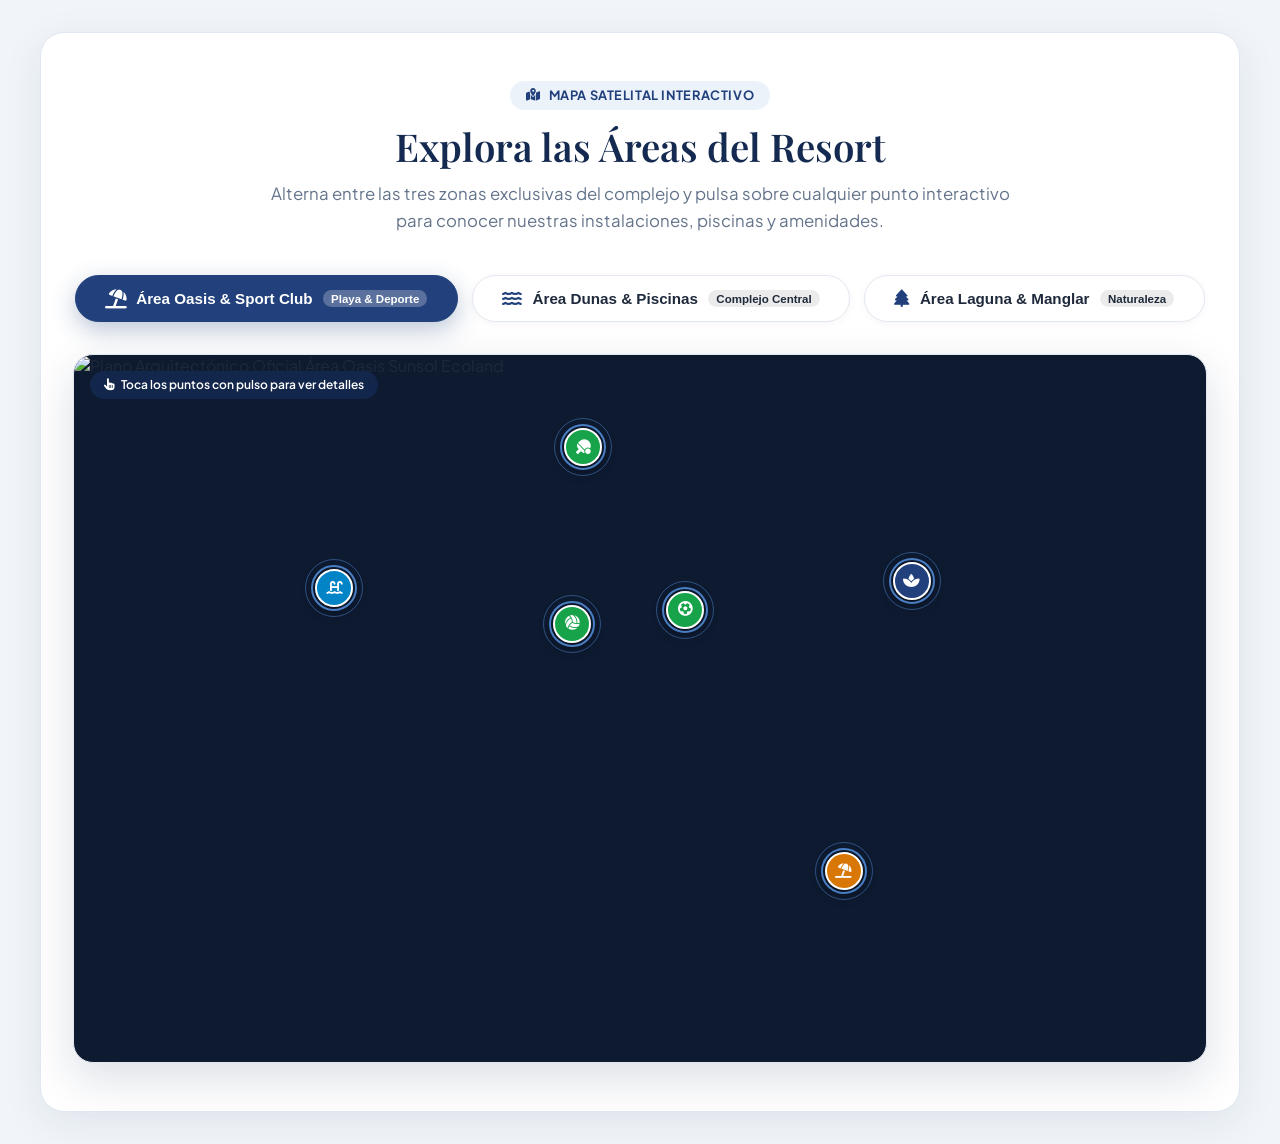
==== commit b6895aca: "feat(mapa): rediseñar planos arquitectonicos vectoriales SVG desde cero para Sunsol Ecoland (Oasis, " ====
--- a/componente-mapa-interactivo.html
+++ b/componente-mapa-interactivo.html
@@ -458,10 +458,10 @@
 
       <!-- VISTA 1: ÁREA OASIS & SPORT CLUB -->
       <div class="map-scene active" data-area="oasis" id="scene-oasis">
-        <img src="assets/images/map-ecoland-oasis.jpg" alt="Mapa Área Oasis" class="map-scene-photo">
+        <img src="assets/images/map-resort-oasis.svg" alt="Plano Arquitectónico Oficial Área Oasis Sunsol Ecoland" class="map-scene-photo">
 
         <!-- Hotspot: Pádel Club -->
-        <button class="map-hotspot cat-sport" style="top: 22%; left: 45%;" 
+        <button class="map-hotspot cat-sport" style="top: 13%; left: 45%;" 
                 data-title="Sunsol Pádel Club &amp; Pickleball"
                 data-category="Deportes de Raqueta"
                 data-icon="fa-table-tennis"
@@ -470,43 +470,43 @@
         </button>
 
         <!-- Hotspot: Polideportivo -->
-        <button class="map-hotspot cat-sport" style="top: 36%; left: 56%;" 
-                data-title="Canchas de Tenis, Básquet &amp; Futbolito"
+        <button class="map-hotspot cat-sport" style="top: 36%; left: 54%;" 
+                data-title="Canchas de Básquet &amp; Futbolito Sintético"
                 data-category="Área Deportiva"
                 data-icon="fa-futbol"
-                data-desc="Complejo multideportivo completo con cancha de tenis, tableros de básquetbol y fútbol sala con césped sintético.">
+                data-desc="Complejo multideportivo completo con tableros de básquetbol reglamentarios y fútbol sala con césped sintético.">
           <div class="hotspot-ring"><i class="fas fa-futbol"></i></div>
         </button>
 
         <!-- Hotspot: Piscina Oasis -->
-        <button class="map-hotspot cat-pool" style="top: 27%; left: 16%;" 
-                data-title="Piscina Oasis &amp; Bar Oasis"
+        <button class="map-hotspot cat-pool" style="top: 33%; left: 23%;" 
+                data-title="Piscina Oasis &amp; Green Bar"
                 data-category="Piscinas &amp; Relax"
                 data-icon="fa-swimming-pool"
-                data-desc="Oasis tropical rodeado de palmeras, solárium con tumbonas y bar de coctelería caribeña ilimitada Todo Incluido.">
+                data-desc="Oasis tropical con piscina de borde infinito rodeada de palmeras, solárium con tumbonas, piscina infantil y coctelería caribeña ilimitada.">
           <div class="hotspot-ring"><i class="fas fa-swimming-pool"></i></div>
         </button>
 
         <!-- Hotspot: The Essential Spa -->
-        <button class="map-hotspot cat-room" style="top: 48%; left: 76%;" 
+        <button class="map-hotspot cat-room" style="top: 32%; left: 74%;" 
                 data-title="The Essential Spa &amp; Golfito Familiar"
                 data-category="Bienestar &amp; Ocio"
                 data-icon="fa-spa"
-                data-desc="Circuito de minigolf para adultos y niños junto al centro de bienestar y masajes The Essential Spa.">
+                data-desc="Circuito de minigolf putting greens para adultos y niños contiguo al pabellón de masajes e hidroterapia The Essential Spa.">
           <div class="hotspot-ring"><i class="fas fa-spa"></i></div>
         </button>
 
         <!-- Hotspot: Restaurante Las Uvas -->
-        <button class="map-hotspot cat-food" style="top: 72%; left: 78%;" 
+        <button class="map-hotspot cat-food" style="top: 73%; left: 68%;" 
                 data-title="Restaurante &amp; Bar Las Uvas"
                 data-category="Club de Playa"
                 data-icon="fa-umbrella-beach"
-                data-desc="Ubicado sobre la misma arena de Playa Puerto Cruz. Disfruta de aperitivos, bebidas heladas y la brisa marina.">
+                data-desc="Ubicado sobre la misma arena de Playa Puerto Cruz con churuata tropical, aperitivos y servicio de toldos en la playa.">
           <div class="hotspot-ring"><i class="fas fa-umbrella-beach"></i></div>
         </button>
 
         <!-- Hotspot: Voleibol de Playa -->
-        <button class="map-hotspot cat-sport" style="top: 50%; left: 46%;" 
+        <button class="map-hotspot cat-sport" style="top: 38%; left: 44%;" 
                 data-title="Cancha de Voleibol de Playa"
                 data-category="Deportes de Playa"
                 data-icon="fa-volleyball-ball"
@@ -517,119 +517,101 @@
 
       <!-- VISTA 2: ÁREA DUNAS & PISCINAS -->
       <div class="map-scene" data-area="dunas" id="scene-dunas">
-        <img src="assets/images/map-ecoland-dunas.jpg" alt="Mapa Área Dunas" class="map-scene-photo">
+        <img src="assets/images/map-resort-dunas.svg" alt="Plano Arquitectónico Oficial Área Dunas Sunsol Ecoland" class="map-scene-photo">
 
         <!-- Hotspot: Lobby Dunas -->
-        <button class="map-hotspot cat-room" style="top: 58%; left: 42%;" 
-                data-title="Lobby Dunas &amp; Sport Bar"
-                data-category="Recepción &amp; Bar"
-                data-icon="fa-cocktail"
-                data-desc="Lobby central del resort con recepción 24 horas, Sport Bar con pantallas gigantes y zona de juegos interactivos.">
-          <div class="hotspot-ring"><i class="fas fa-cocktail"></i></div>
-        </button>
-
-        <!-- Hotspot: Piscina Eco Espejo -->
-        <button class="map-hotspot cat-pool" style="top: 76%; left: 22%;" 
-                data-title="Piscina Eco Espejo &amp; Bar Olímpica"
+        <button class="map-hotspot cat-room" style="top: 13%; left: 44%;" 
+                data-title="Lobby Principal &amp; Torres Dunas"
+                data-category="Recepción &amp; Suites"
+                data-icon="fa-hotel"
+                data-desc="Lobby central del resort con recepción 24 horas, acceso a suites y habitaciones familiares en Torres Dunas 1 y 2.">
+          <div class="hotspot-ring"><i class="fas fa-hotel"></i></div>
+        </button>
+
+        <!-- Hotspot: Piscina Principal Dunas -->
+        <button class="map-hotspot cat-pool" style="top: 42%; left: 43%;" 
+                data-title="Piscina Monumental Lagoon &amp; Aqua Bar"
                 data-category="Piscinas &amp; Bares"
                 data-icon="fa-swimming-pool"
-                data-desc="La piscina más animada del complejo con música en vivo, hidromasaje, bar acuático y actividades del equipo de animación.">
+                data-desc="La piscina más animada del complejo con isla central con palmeras, puentes de madera, hidromasaje y bar acuático.">
           <div class="hotspot-ring"><i class="fas fa-swimming-pool"></i></div>
         </button>
 
-        <!-- Hotspot: Piscina Honguito -->
-        <button class="map-hotspot cat-pool" style="top: 79%; left: 9%;" 
-                data-title="Piscina Honguito (Kids Pool)"
+        <!-- Hotspot: Splash Kids -->
+        <button class="map-hotspot cat-pool" style="top: 36%; left: 29%;" 
+                data-title="Parque Acuático Infantil Splash Kids"
                 data-category="Área Infantil"
                 data-icon="fa-child"
-                data-desc="Piscina de baja profundidad con hongos de agua y juegos aspersores para el disfrute seguro de los más pequeños.">
+                data-desc="Piscina de baja profundidad con hongos de agua y toboganes seguros para el disfrute de los más pequeños.">
           <div class="hotspot-ring"><i class="fas fa-child"></i></div>
         </button>
 
-        <!-- Hotspot: Restaurante Cachama -->
-        <button class="map-hotspot cat-food" style="top: 75%; left: 56%;" 
-                data-title="Restaurante Buffet Cachama"
+        <!-- Hotspot: Restaurante Los Cocos -->
+        <button class="map-hotspot cat-food" style="top: 40%; left: 13%;" 
+                data-title="Restaurante Buffet Los Cocos"
                 data-category="Gastronomía Buffet"
                 data-icon="fa-utensils"
-                data-desc="Restaurante buffet principal con estaciones de show cooking, pastas, pescados frescos del Caribe y postres artesanales.">
+                data-desc="Restaurante buffet principal con estaciones de show cooking, pastas, mariscos frescos del Caribe y postres artesanales.">
           <div class="hotspot-ring"><i class="fas fa-utensils"></i></div>
         </button>
 
         <!-- Hotspot: Teatro & Cinema -->
-        <button class="map-hotspot cat-room" style="top: 68%; left: 30%;" 
-                data-title="Gran Salón, Teatro &amp; Cinema"
+        <button class="map-hotspot cat-room" style="top: 40%; left: 85%;" 
+                data-title="Anfiteatro &amp; Shows Nocturnos"
                 data-category="Entretenimiento"
                 data-icon="fa-theater-masks"
-                data-desc="Escenario de los famosos shows nocturnos temáticos de Sunsol, sala de cine familiar climatizada y salones para eventos.">
+                data-desc="Escenario de los famosos shows nocturnos temáticos de Sunsol, música en vivo y animación nocturna.">
           <div class="hotspot-ring"><i class="fas fa-theater-masks"></i></div>
-        </button>
-
-        <!-- Hotspot: Villas D01 a D33 -->
-        <button class="map-hotspot cat-room" style="top: 30%; left: 45%;" 
-                data-title="Villas Dunas D01 a D33"
-                data-category="Alojamiento &amp; Suites"
-                data-icon="fa-hotel"
-                data-desc="Complejo de habitaciones rodeadas de jardines tropicales con arquitectura rústica caribeña y todo el confort moderno.">
-          <div class="hotspot-ring"><i class="fas fa-hotel"></i></div>
         </button>
       </div>
 
       <!-- VISTA 3: ÁREA LAGUNA & MANGLAR -->
       <div class="map-scene" data-area="laguna" id="scene-laguna">
-        <img src="assets/images/map-ecoland-laguna.jpg" alt="Mapa Área Laguna" class="map-scene-photo">
-
-        <!-- Hotspot: Manglar -->
-        <button class="map-hotspot cat-pool" style="top: 65%; left: 35%;" 
-                data-title="Manglar Sunsol &amp; Laguna Natural"
-                data-category="Naturaleza &amp; Ecoturismo"
+        <img src="assets/images/map-resort-laguna.svg" alt="Plano Arquitectónico Oficial Área Laguna Sunsol Ecoland" class="map-scene-photo">
+
+        <!-- Hotspot: Embarcadero Kayaks -->
+        <button class="map-hotspot cat-pool" style="top: 60%; left: 27%;" 
+                data-title="Embarcadero de Kayaks &amp; Deportes Náuticos"
+                data-category="Actividades Náuticas"
+                data-icon="fa-water"
+                data-desc="Muelle deportivo con kayaks y botes a pedal para navegar por las apacibles aguas de la laguna natural protegida.">
+          <div class="hotspot-ring"><i class="fas fa-water"></i></div>
+        </button>
+
+        <!-- Hotspot: Santuario Ecológico -->
+        <button class="map-hotspot cat-pool" style="top: 50%; left: 52%;" 
+                data-title="Santuario de Aves &amp; Reserva de Mangle"
+                data-category="Ecoturismo"
                 data-icon="fa-tree"
-                data-desc="Laguna natural navegable de agua dulce rodeada de manglares autóctonos, hogar de garzas y fauna silvestre de Margarita.">
+                data-desc="Isla natural con mangle protegido, hábitat de garzas caribeñas, flamencos y aves migratorias autóctonas.">
           <div class="hotspot-ring"><i class="fas fa-tree"></i></div>
         </button>
 
-        <!-- Hotspot: Piscina Laguna -->
-        <button class="map-hotspot cat-pool" style="top: 41%; left: 31%;" 
-                data-title="Piscina Laguna &amp; Bar Mojado"
-                data-category="Piscinas &amp; Bares"
-                data-icon="fa-swimming-pool"
-                data-desc="Piscina tranquila con vista a la laguna, barra de coctelería sumergida y solárium de descanso familiar.">
-          <div class="hotspot-ring"><i class="fas fa-swimming-pool"></i></div>
-        </button>
-
-        <!-- Hotspot: Restaurante Tilapia -->
-        <button class="map-hotspot cat-food" style="top: 39%; left: 16%;" 
-                data-title="Restaurante Tilapia"
-                data-category="Gastronomía Caribeña"
-                data-icon="fa-utensils"
-                data-desc="Especialidades marinas, aperitivos ligeros y opciones a la carta en un ambiente íntimo junto a la naturaleza.">
-          <div class="hotspot-ring"><i class="fas fa-utensils"></i></div>
-        </button>
-
-        <!-- Hotspot: Botes de Pedal -->
-        <button class="map-hotspot cat-sport" style="top: 76%; left: 49%;" 
-                data-title="Botes de Pedal &amp; Embarcadero Shabono"
-                data-category="Aventura Náutica"
-                data-icon="fa-ship"
-                data-desc="Punto de partida de los botes de pedal para pasear libremente por la laguna ecológica (incluido en tu estadía).">
-          <div class="hotspot-ring"><i class="fas fa-ship"></i></div>
-        </button>
-
-        <!-- Hotspot: Torres Laguna L01 a L05 -->
-        <button class="map-hotspot cat-room" style="top: 32%; left: 44%;" 
-                data-title="Torres Laguna L01 a L05"
-                data-category="Hospedaje Familiar"
+        <!-- Hotspot: Mirador Sunset -->
+        <button class="map-hotspot cat-room" style="top: 54%; left: 86%;" 
+                data-title="Mirador Sunset Deck"
+                data-category="Mirador Panorámico"
+                data-icon="fa-sun"
+                data-desc="Plataforma de madera sobre el agua diseñada para contemplar las puestas de sol más espectaculares del norte de Margarita.">
+          <div class="hotspot-ring"><i class="fas fa-sun"></i></div>
+        </button>
+
+        <!-- Hotspot: Bungalows Laguna -->
+        <button class="map-hotspot cat-room" style="top: 81%; left: 24%;" 
+                data-title="Bungalows Ecológicos sobre la Laguna"
+                data-category="Alojamiento Premium"
                 data-icon="fa-hotel"
-                data-desc="Habitaciones amplias con terrazas privadas hacia el lago y fácil acceso a las piscinas y restaurantes del sector Laguna.">
+                data-desc="Habitaciones independientes con terraza privada frente a la tranquilidad de la laguna para una experiencia de desconexión total.">
           <div class="hotspot-ring"><i class="fas fa-hotel"></i></div>
         </button>
 
-        <!-- Hotspot: Entrada Principal -->
-        <button class="map-hotspot cat-room" style="top: 59%; left: 81%;" 
-                data-title="Entrada Principal &amp; Acceso"
-                data-category="Servicios al Huésped"
-                data-icon="fa-concierge-bell"
-                data-desc="Pórtico de seguridad, control de huéspedes, parada de shuttles internos y estacionamiento vigilado 24 horas.">
-          <div class="hotspot-ring"><i class="fas fa-concierge-bell"></i></div>
+        <!-- Hotspot: Sendero Ecológico -->
+        <button class="map-hotspot cat-sport" style="top: 90%; left: 51%;" 
+                data-title="Sendero Ecológico &amp; Running"
+                data-category="Senderismo &amp; Salud"
+                data-icon="fa-hiking"
+                data-desc="Circuito perimetral de trote y caminata que bordea la laguna y conecta con la cresta de dunas hacia la playa.">
+          <div class="hotspot-ring"><i class="fas fa-hiking"></i></div>
         </button>
       </div>
 
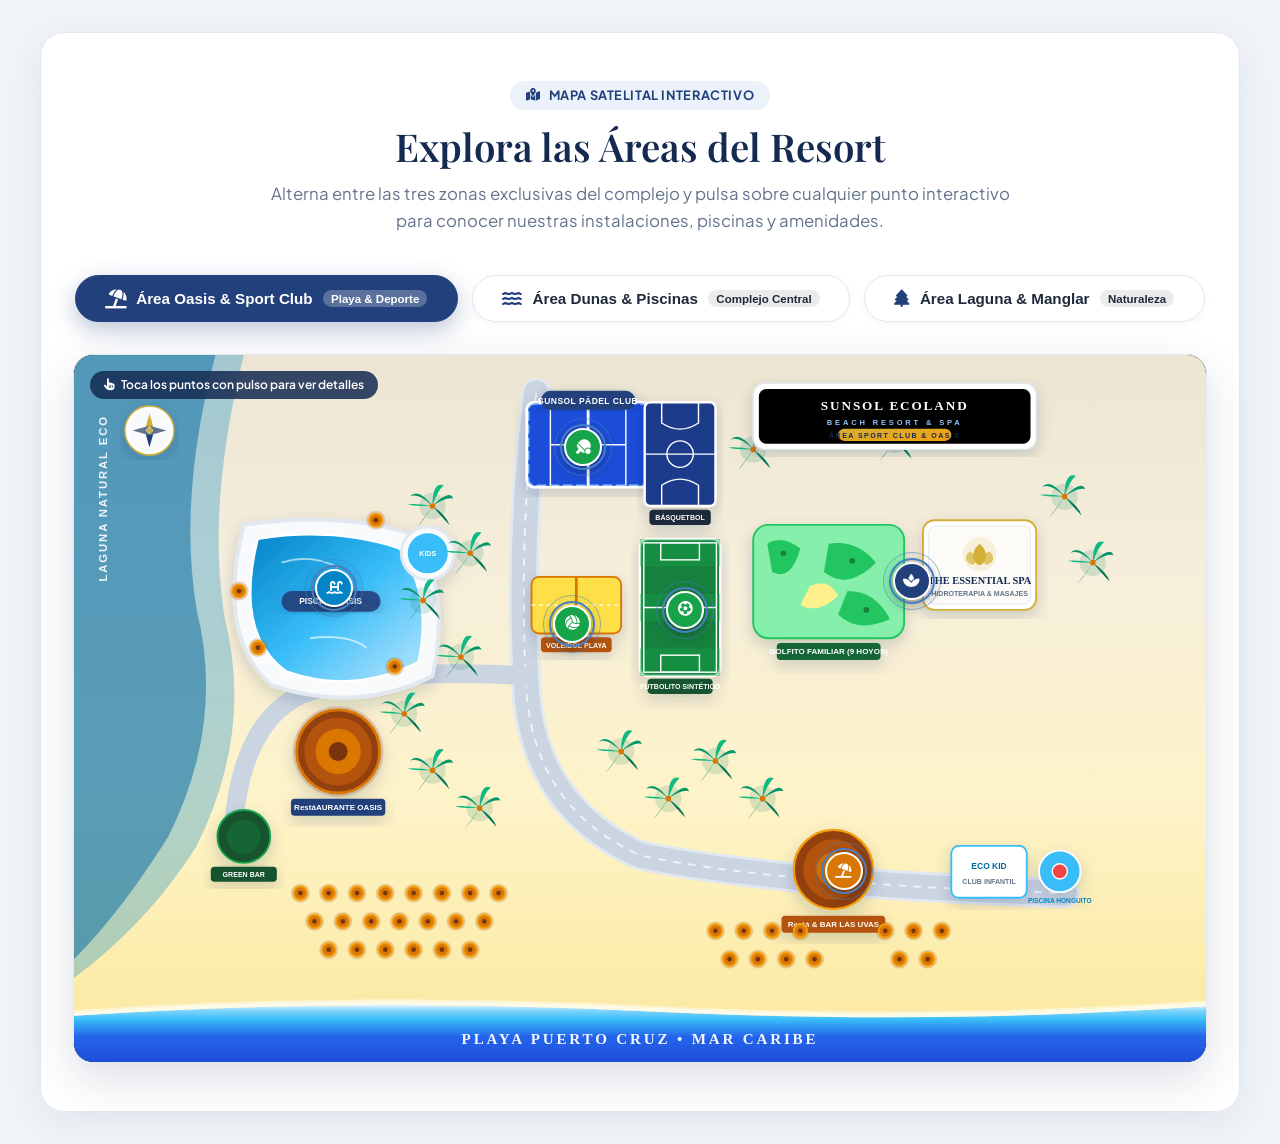
==== commit 11c7fa47: "security(bundle): empaquetar y minificar data.js y main.js en app.min.js y configurar .vercelignore " ====
--- a/componente-mapa-interactivo.html
+++ b/componente-mapa-interactivo.html
@@ -1,4 +1,4 @@
-<!DOCTYPE html>
+﻿<!DOCTYPE html>
 <html lang="es">
 <head>
   <meta charset="UTF-8">
